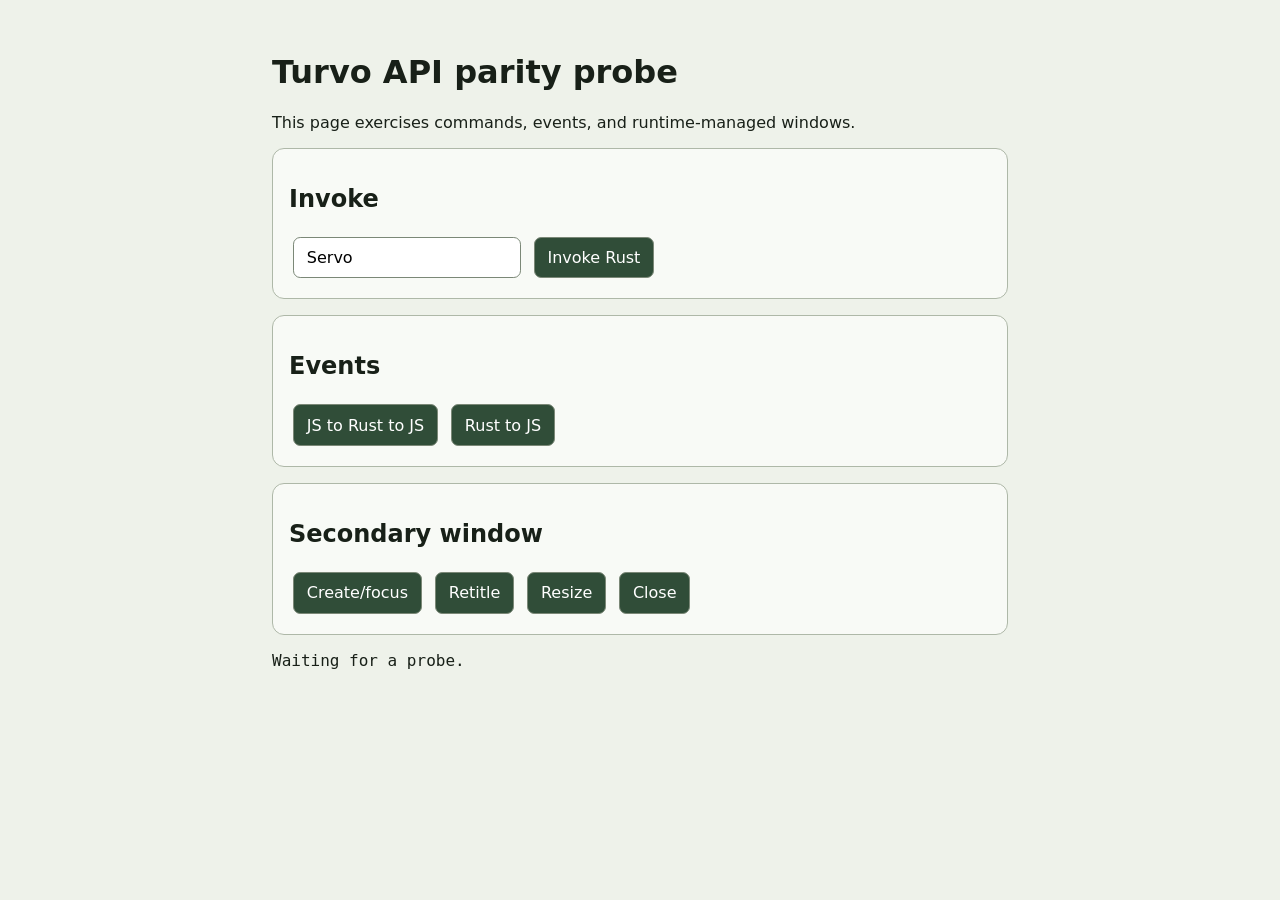
==== examples/api/index.html @ a54063ae "initial import" ====
<!doctype html>
<html lang="en">
  <head>
    <meta charset="UTF-8" />
    <meta name="viewport" content="width=device-width, initial-scale=1.0" />
    <title>Turvo API example</title>
    <link rel="stylesheet" href="style.css" />
  </head>
  <body>
    <main>
      <h1>Turvo API parity probe</h1>
      <p>This page exercises commands, events, and runtime-managed windows.</p>

      <section>
        <h2>Invoke</h2>
        <input id="name" value="Servo" aria-label="Name" />
        <button id="greet">Invoke Rust</button>
      </section>

      <section>
        <h2>Events</h2>
        <button id="js-event">JS to Rust to JS</button>
        <button id="rust-event">Rust to JS</button>
      </section>

      <section>
        <h2>Secondary window</h2>
        <button data-command="create_secondary_window">Create/focus</button>
        <button data-command="retitle_secondary_window">Retitle</button>
        <button data-command="resize_secondary_window">Resize</button>
        <button data-command="close_secondary_window">Close</button>
      </section>

      <output id="status" aria-live="polite">Waiting for a probe.</output>
    </main>

    <script src="app.js"></script>
  </body>
</html>
---- examples/api/style.css ----
:root {
  color: #182018;
  background: #eef2ea;
  font-family: ui-sans-serif, system-ui, sans-serif;
}

body {
  margin: 0;
  padding: 2rem;
}

main {
  max-width: 46rem;
  margin: auto;
}

section {
  margin-block: 1rem;
  padding: 1rem;
  border: 1px solid #aeb8a8;
  border-radius: 0.75rem;
  background: #f8faf6;
}

button,
input {
  margin: 0.25rem;
  padding: 0.65rem 0.8rem;
  border: 1px solid #7b8877;
  border-radius: 0.45rem;
  font: inherit;
}

button {
  color: white;
  background: #304d38;
  cursor: pointer;
}

output {
  display: block;
  min-height: 1.5rem;
  margin-top: 0.75rem;
  font-family: ui-monospace, monospace;
}
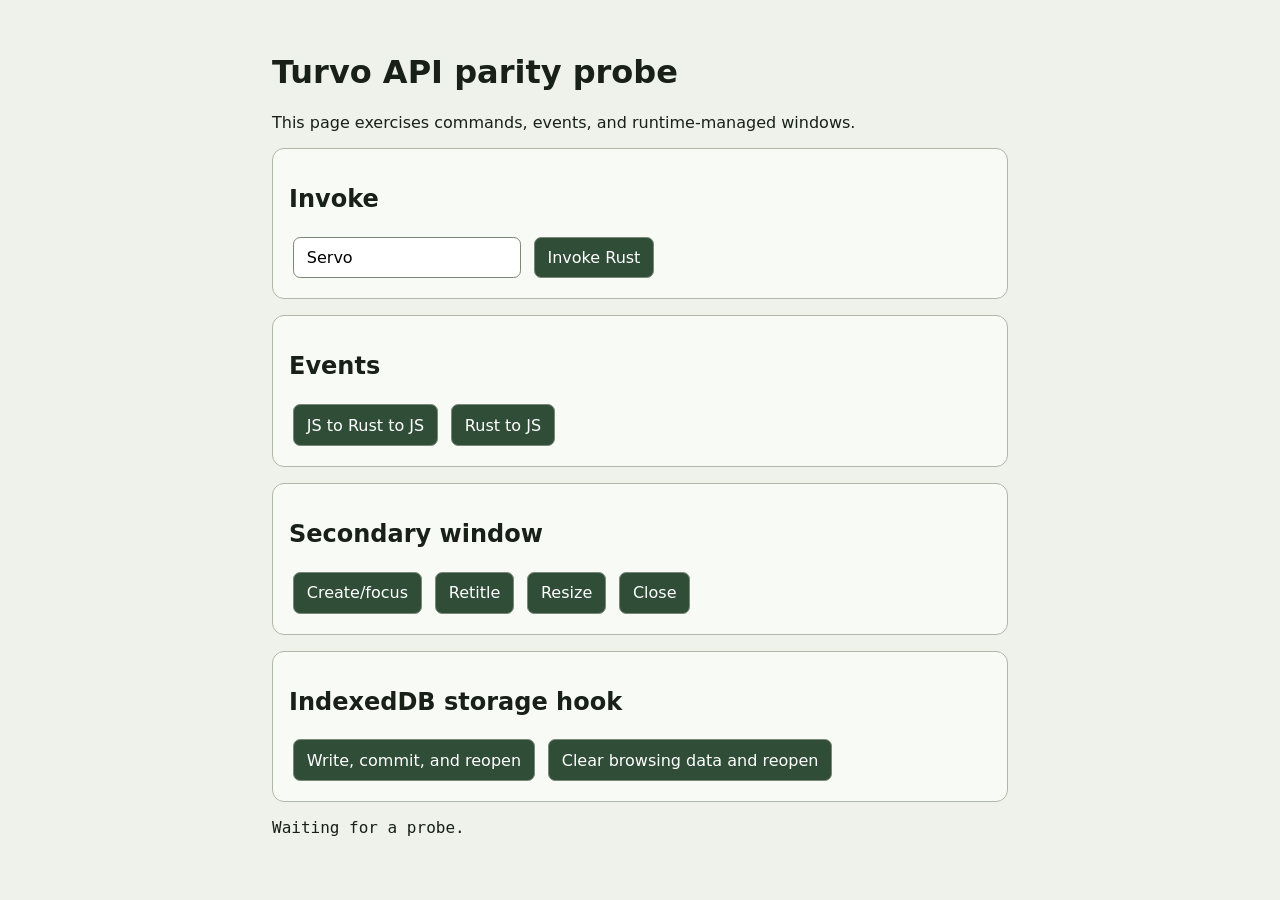
==== commit 44b24f90: "feat(storage): add pluggable storage and code-server ledger" ====
--- a/examples/api/index.html
+++ b/examples/api/index.html
@@ -31,6 +31,12 @@
         <button data-command="close_secondary_window">Close</button>
       </section>
 
+      <section>
+        <h2>IndexedDB storage hook</h2>
+        <button id="idb-round-trip">Write, commit, and reopen</button>
+        <button id="idb-clear">Clear browsing data and reopen</button>
+      </section>
+
       <output id="status" aria-live="polite">Waiting for a probe.</output>
     </main>
 
